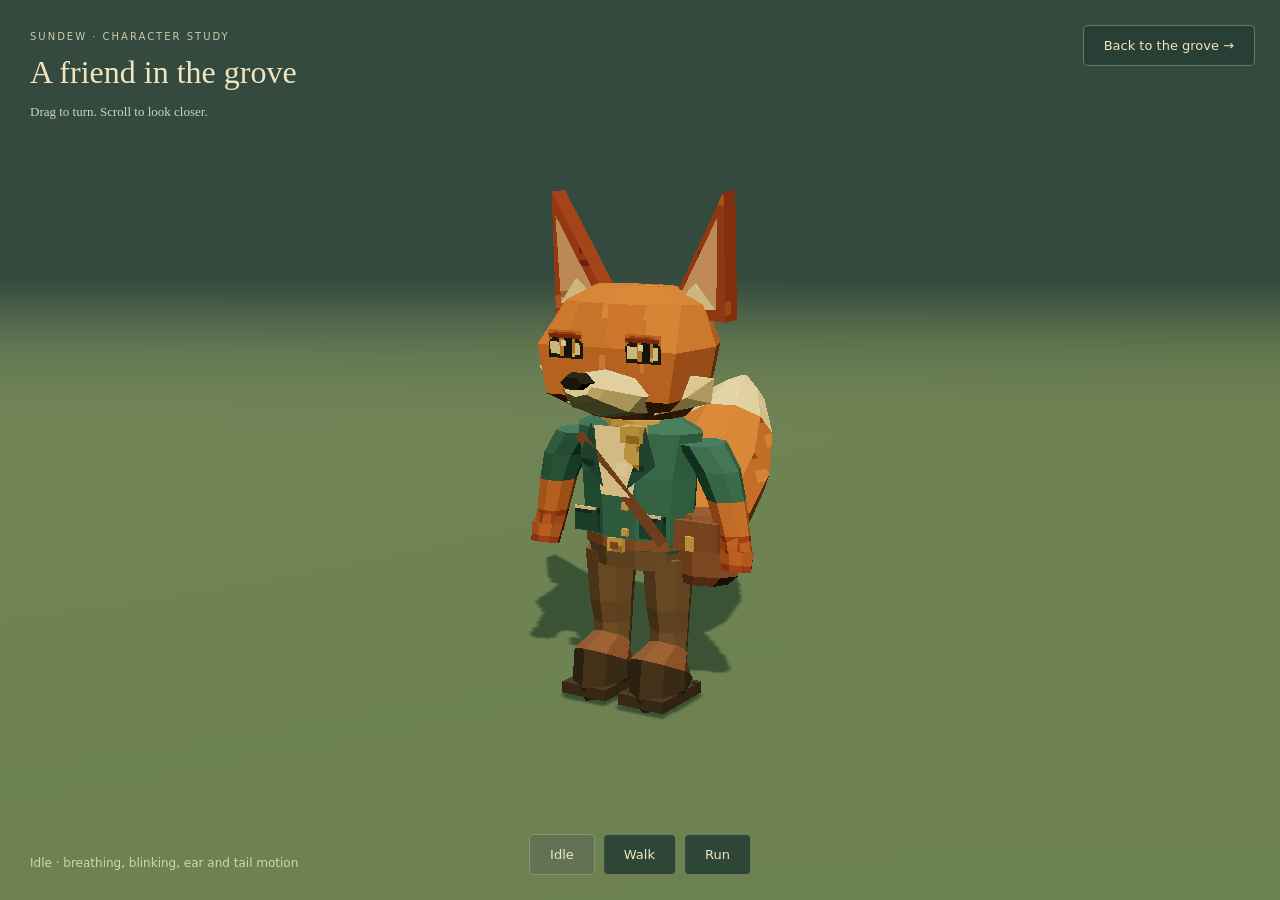
==== fox.html @ cb9e2b66 "Publish isolated Living Grove graphics playtest" ====
<!doctype html><html lang="en"><head><meta charset="UTF-8"><meta name="viewport" content="width=device-width,initial-scale=1"><title>Sundew · Fox character study</title><style>*{box-sizing:border-box}body{color:#f1e4bf;background:#263c34;margin:0;font-family:Georgia,serif}canvas{touch-action:none;width:100vw;height:100dvh;display:block}header{pointer-events:none;position:absolute;top:26px;left:30px}header small{letter-spacing:2px;color:#c7caaa;font:10px system-ui}h1{margin:10px 0;font-size:32px;font-weight:400}header p{color:#d0d5bb;font-size:13px}.controls{gap:8px;display:flex;position:absolute;bottom:25px;left:50%;transform:translate(-50%)}button,a{color:#f1e4bf;cursor:pointer;background:#263e35dd;border:1px solid #b7bb8d77;border-radius:5px;padding:12px 20px;font:13px system-ui;text-decoration:none}button[aria-pressed=true]{background:#627353}button:focus-visible,a:focus-visible{outline-offset:3px;outline:2px solid #efd28c}a{position:absolute;top:25px;right:25px}#status{color:#d0d5bb;font:12px system-ui;position:absolute;bottom:30px;left:30px}@media (width<=600px){header{top:18px;left:18px}header p{max-width:210px}a{padding:9px;top:auto;bottom:88px;right:15px}#status{bottom:145px;left:18px}}</style>  <script type="module" crossorigin src="./assets/fox-9pjVdVh0.js"></script>
  <link rel="modulepreload" crossorigin href="./assets/modulepreload-polyfill-P2Xu9kJm.js">
  <link rel="modulepreload" crossorigin href="./assets/character-8ybKKNG1.js">
</head><body><header><small>SUNDEW · CHARACTER STUDY</small><h1>A friend in the grove</h1><p>Drag to turn. Scroll to look closer.</p></header><a href="./">Back to the grove →</a><div id="status" role="status">Loading the fox…</div><div class="controls"><button data-clip="Idle" aria-pressed="true">Idle</button><button data-clip="Walk" aria-pressed="false">Walk</button><button data-clip="Run" aria-pressed="false">Run</button></div></body></html>
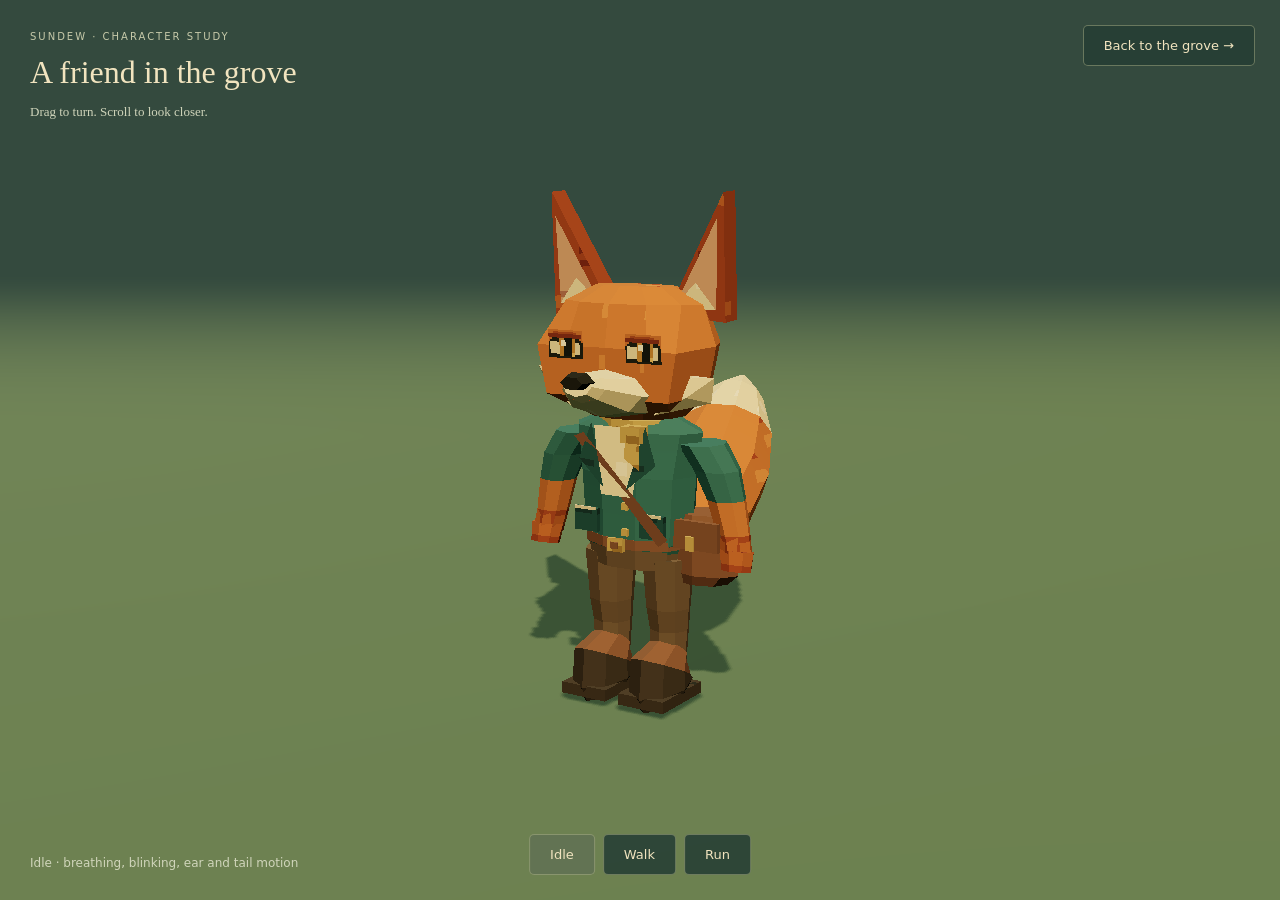
==== commit 7af665fc: "Update public playtest with natural terrain Blender woodland and reactive creek" ====
--- a/fox.html
+++ b/fox.html
@@ -1,4 +1,4 @@
-<!doctype html><html lang="en"><head><meta charset="UTF-8"><meta name="viewport" content="width=device-width,initial-scale=1"><title>Sundew · Fox character study</title><style>*{box-sizing:border-box}body{color:#f1e4bf;background:#263c34;margin:0;font-family:Georgia,serif}canvas{touch-action:none;width:100vw;height:100dvh;display:block}header{pointer-events:none;position:absolute;top:26px;left:30px}header small{letter-spacing:2px;color:#c7caaa;font:10px system-ui}h1{margin:10px 0;font-size:32px;font-weight:400}header p{color:#d0d5bb;font-size:13px}.controls{gap:8px;display:flex;position:absolute;bottom:25px;left:50%;transform:translate(-50%)}button,a{color:#f1e4bf;cursor:pointer;background:#263e35dd;border:1px solid #b7bb8d77;border-radius:5px;padding:12px 20px;font:13px system-ui;text-decoration:none}button[aria-pressed=true]{background:#627353}button:focus-visible,a:focus-visible{outline-offset:3px;outline:2px solid #efd28c}a{position:absolute;top:25px;right:25px}#status{color:#d0d5bb;font:12px system-ui;position:absolute;bottom:30px;left:30px}@media (width<=600px){header{top:18px;left:18px}header p{max-width:210px}a{padding:9px;top:auto;bottom:88px;right:15px}#status{bottom:145px;left:18px}}</style>  <script type="module" crossorigin src="./assets/fox-9pjVdVh0.js"></script>
+<!doctype html><html lang="en"><head><meta charset="UTF-8"><meta name="viewport" content="width=device-width,initial-scale=1"><title>Sundew · Fox character study</title><style>*{box-sizing:border-box}body{color:#f1e4bf;background:#263c34;margin:0;font-family:Georgia,serif}canvas{touch-action:none;width:100vw;height:100dvh;display:block}header{pointer-events:none;position:absolute;top:26px;left:30px}header small{letter-spacing:2px;color:#c7caaa;font:10px system-ui}h1{margin:10px 0;font-size:32px;font-weight:400}header p{color:#d0d5bb;font-size:13px}.controls{gap:8px;display:flex;position:absolute;bottom:25px;left:50%;transform:translate(-50%)}button,a{color:#f1e4bf;cursor:pointer;background:#263e35dd;border:1px solid #b7bb8d77;border-radius:5px;padding:12px 20px;font:13px system-ui;text-decoration:none}button[aria-pressed=true]{background:#627353}button:focus-visible,a:focus-visible{outline-offset:3px;outline:2px solid #efd28c}a{position:absolute;top:25px;right:25px}#status{color:#d0d5bb;font:12px system-ui;position:absolute;bottom:30px;left:30px}@media (width<=600px){header{top:18px;left:18px}header p{max-width:210px}a{padding:9px;top:auto;bottom:88px;right:15px}#status{bottom:145px;left:18px}}</style>  <script type="module" crossorigin src="./assets/fox-BL7GwGKA.js"></script>
   <link rel="modulepreload" crossorigin href="./assets/modulepreload-polyfill-P2Xu9kJm.js">
-  <link rel="modulepreload" crossorigin href="./assets/character-8ybKKNG1.js">
+  <link rel="modulepreload" crossorigin href="./assets/character-BKQD-4y8.js">
 </head><body><header><small>SUNDEW · CHARACTER STUDY</small><h1>A friend in the grove</h1><p>Drag to turn. Scroll to look closer.</p></header><a href="./">Back to the grove →</a><div id="status" role="status">Loading the fox…</div><div class="controls"><button data-clip="Idle" aria-pressed="true">Idle</button><button data-clip="Walk" aria-pressed="false">Walk</button><button data-clip="Run" aria-pressed="false">Run</button></div></body></html>
